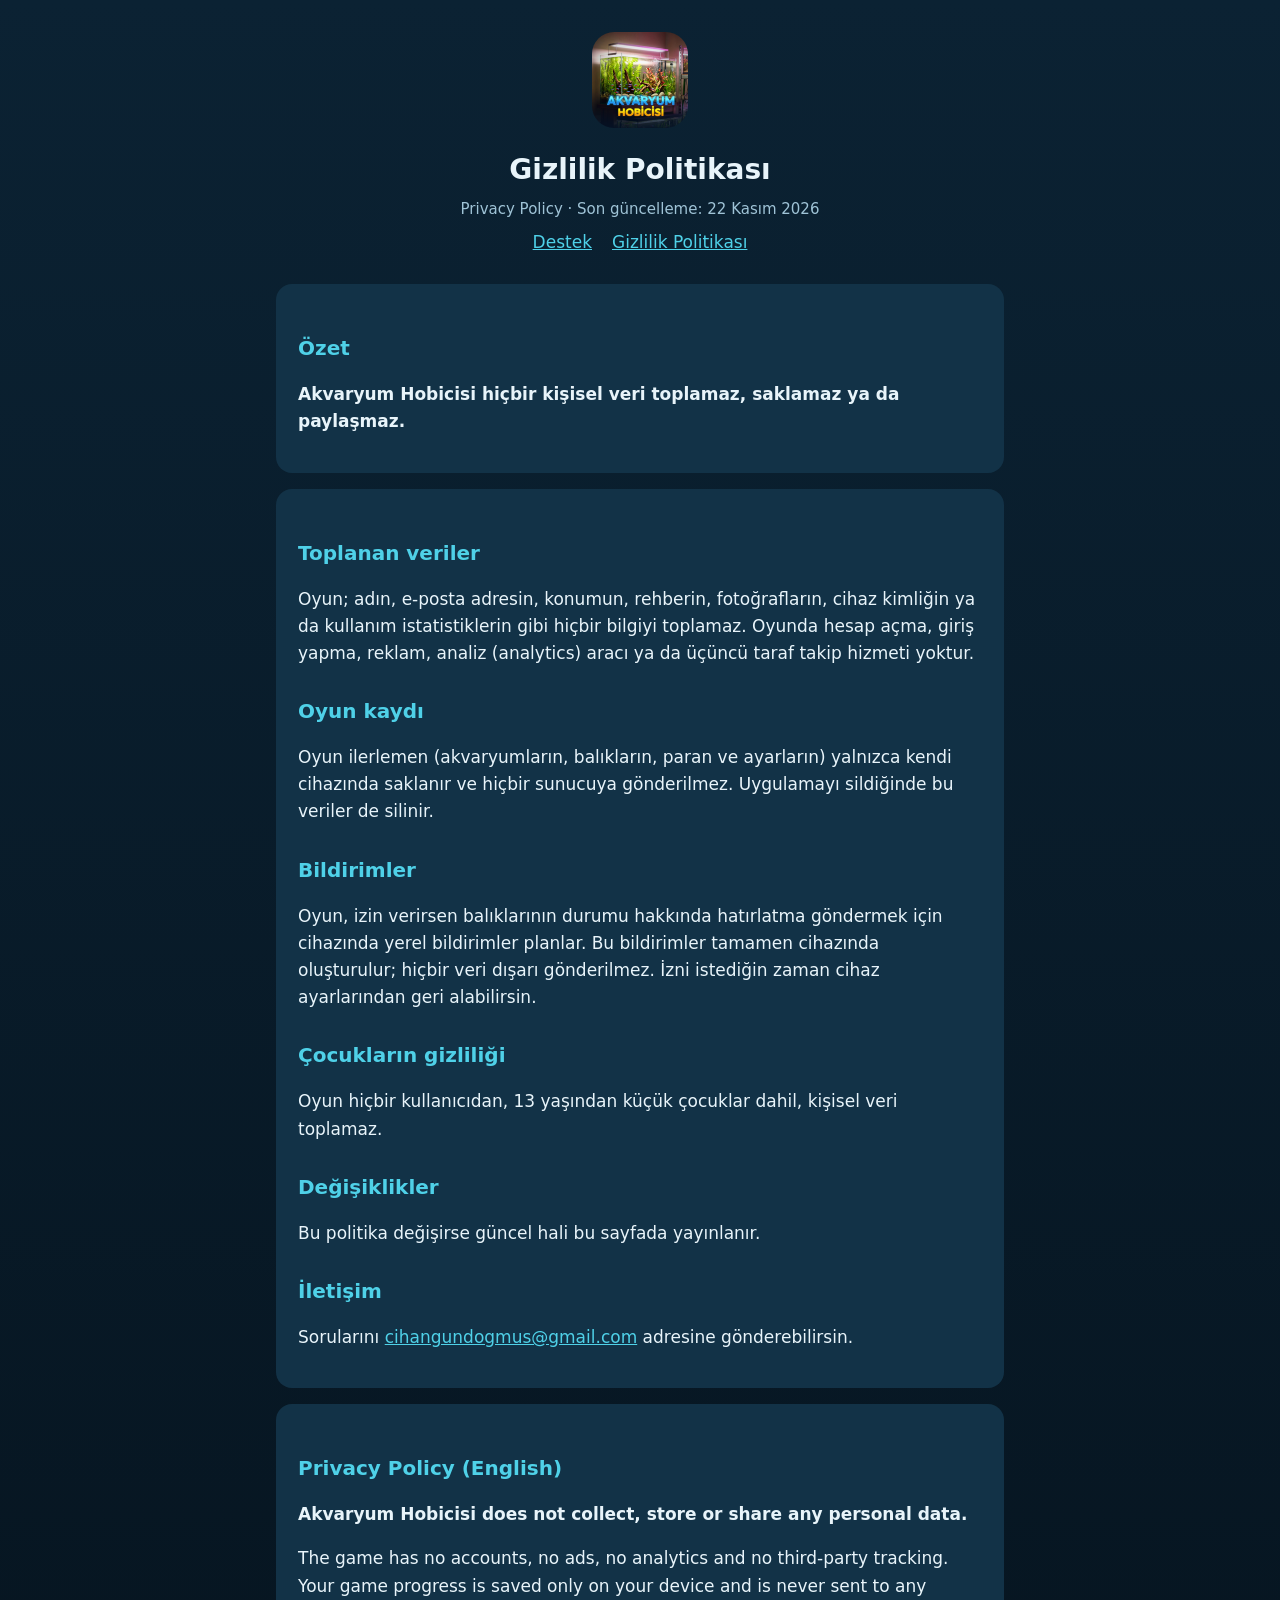
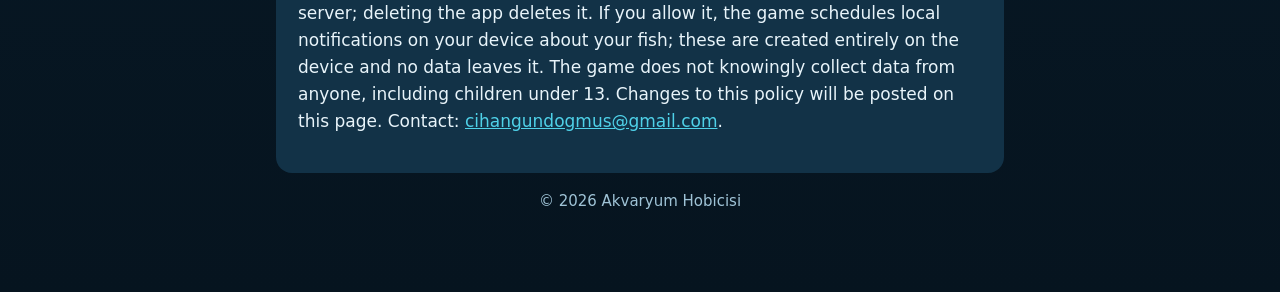
==== gizlilik.html @ 43b0ea5a "Destek ve gizlilik sayfalari Co-Authored-By: Claude Opus 5.5 <noreply@anthropic.com>" ====
<!doctype html>
<html lang="tr"><head><meta charset="utf-8"><meta name="viewport" content="width=device-width,initial-scale=1">
<title>Akvaryum Hobicisi – Gizlilik Politikası</title><link rel="stylesheet" href="style.css"></head>
<body><main>
<header><img src="icon.png" alt="Akvaryum Hobicisi"><h1>Gizlilik Politikası</h1>
<div class="muted">Privacy Policy · Son güncelleme: 22 Kasım 2026</div>
<nav><a href="index.html">Destek</a><a href="gizlilik.html">Gizlilik Politikası</a></nav></header>

<div class="card">
<h2>Özet</h2>
<p><b>Akvaryum Hobicisi hiçbir kişisel veri toplamaz, saklamaz ya da paylaşmaz.</b></p>
</div>

<div class="card">
<h2>Toplanan veriler</h2>
<p>Oyun; adın, e-posta adresin, konumun, rehberin, fotoğrafların, cihaz kimliğin ya da kullanım istatistiklerin gibi hiçbir bilgiyi toplamaz. Oyunda hesap açma, giriş yapma, reklam, analiz (analytics) aracı ya da üçüncü taraf takip hizmeti yoktur.</p>
<h2>Oyun kaydı</h2>
<p>Oyun ilerlemen (akvaryumların, balıkların, paran ve ayarların) yalnızca kendi cihazında saklanır ve hiçbir sunucuya gönderilmez. Uygulamayı sildiğinde bu veriler de silinir.</p>
<h2>Bildirimler</h2>
<p>Oyun, izin verirsen balıklarının durumu hakkında hatırlatma göndermek için cihazında yerel bildirimler planlar. Bu bildirimler tamamen cihazında oluşturulur; hiçbir veri dışarı gönderilmez. İzni istediğin zaman cihaz ayarlarından geri alabilirsin.</p>
<h2>Çocukların gizliliği</h2>
<p>Oyun hiçbir kullanıcıdan, 13 yaşından küçük çocuklar dahil, kişisel veri toplamaz.</p>
<h2>Değişiklikler</h2>
<p>Bu politika değişirse güncel hali bu sayfada yayınlanır.</p>
<h2>İletişim</h2>
<p>Sorularını <a href="mailto:cihangundogmus@gmail.com">cihangundogmus@gmail.com</a> adresine gönderebilirsin.</p>
</div>

<div class="card">
<h2>Privacy Policy (English)</h2>
<p><b>Akvaryum Hobicisi does not collect, store or share any personal data.</b></p>
<p>The game has no accounts, no ads, no analytics and no third-party tracking. Your game progress is saved only on your device and is never sent to any server; deleting the app deletes it. If you allow it, the game schedules local notifications on your device about your fish; these are created entirely on the device and no data leaves it. The game does not knowingly collect data from anyone, including children under 13. Changes to this policy will be posted on this page. Contact: <a href="mailto:cihangundogmus@gmail.com">cihangundogmus@gmail.com</a>.</p>
</div>
<p class="muted" style="text-align:center">© 2026 Akvaryum Hobicisi</p>
</main></body></html>
---- style.css ----
:root{--bg:#0b2233;--card:#123247;--text:#e8f4fa;--muted:#9fc3d6;--accent:#4fd1e8}
*{box-sizing:border-box}
body{margin:0;background:linear-gradient(#0b2233,#06141f);color:var(--text);font:17px/1.6 system-ui,-apple-system,"Segoe UI",Roboto,sans-serif}
main{max-width:760px;margin:0 auto;padding:32px 16px 64px}
header{text-align:center;margin-bottom:28px}
header img{width:96px;height:96px;border-radius:22px}
h1{margin:12px 0 4px;font-size:28px}
h2{color:var(--accent);font-size:20px;margin-top:28px}
.card{background:var(--card);border-radius:16px;padding:20px 22px;margin:16px 0}
a{color:var(--accent)}
.muted{color:var(--muted);font-size:15px}
nav{text-align:center;margin:8px 0 0}
nav a{margin:0 10px}
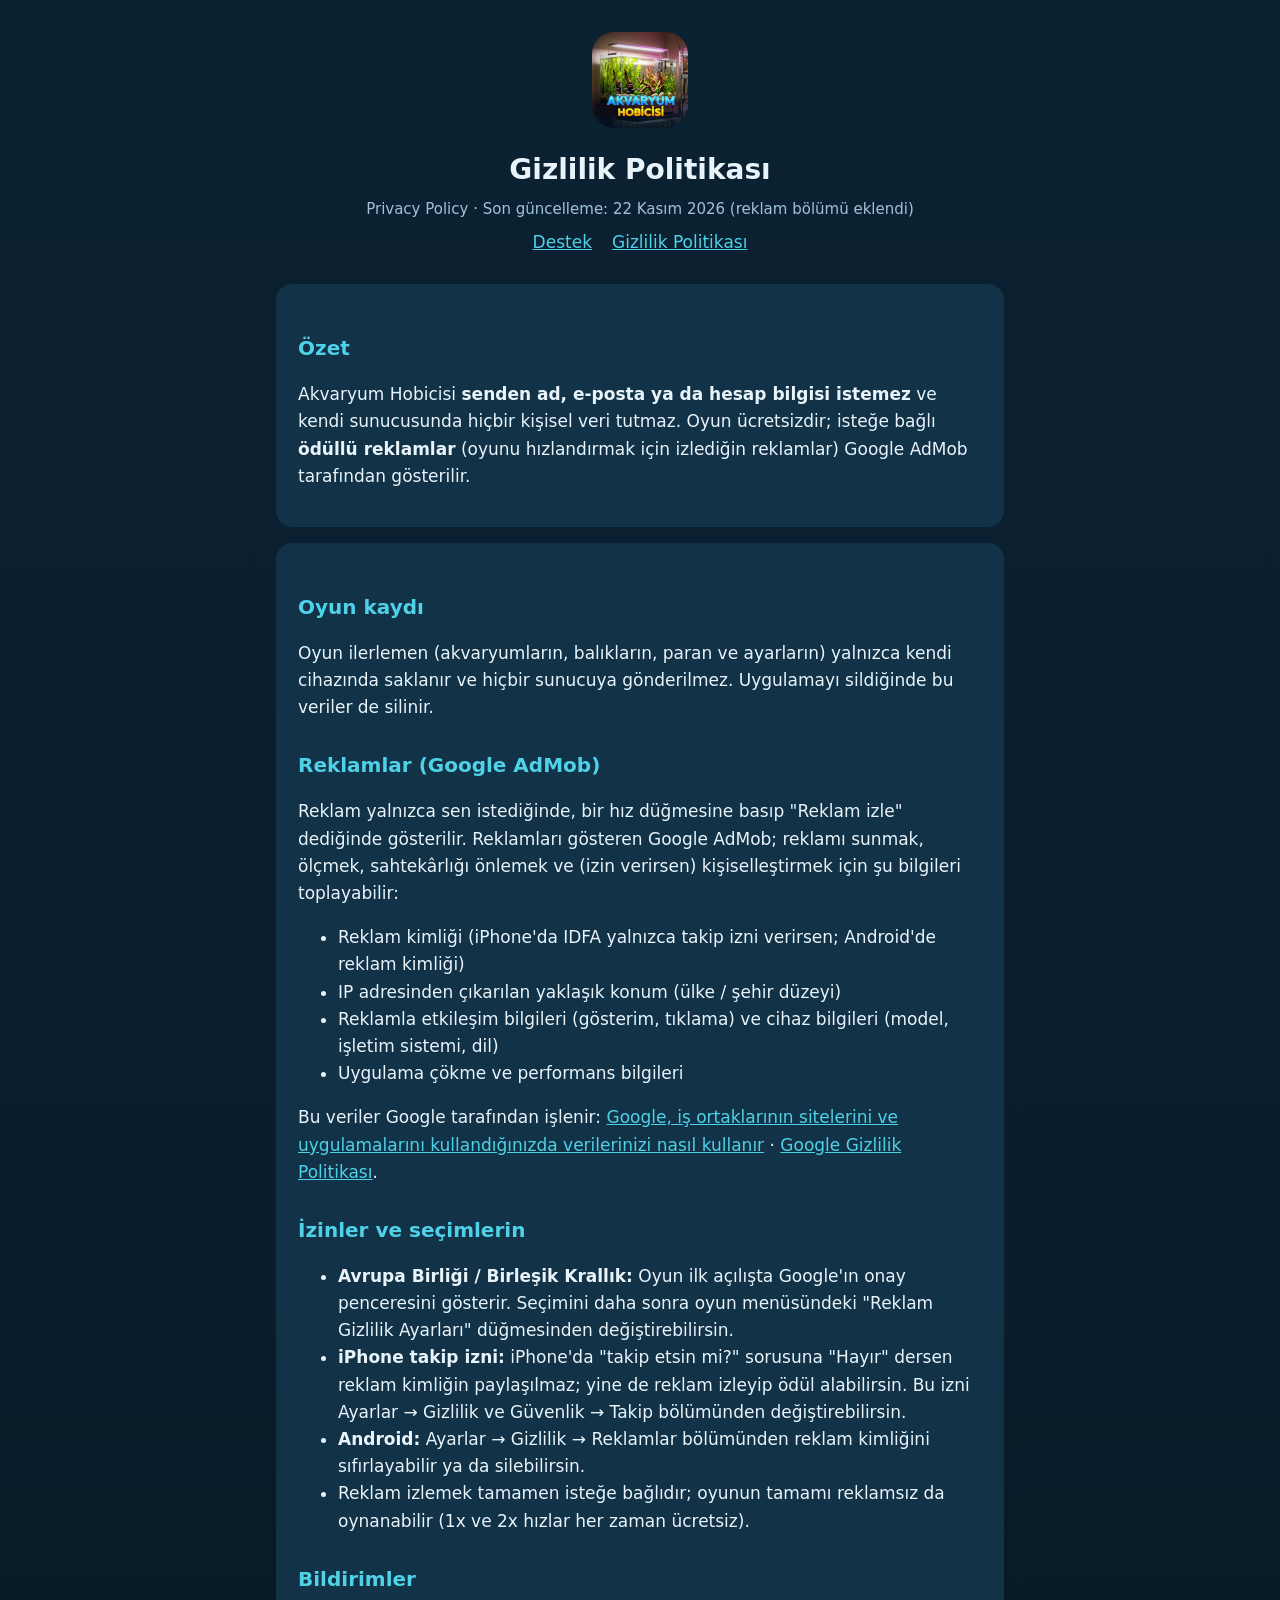
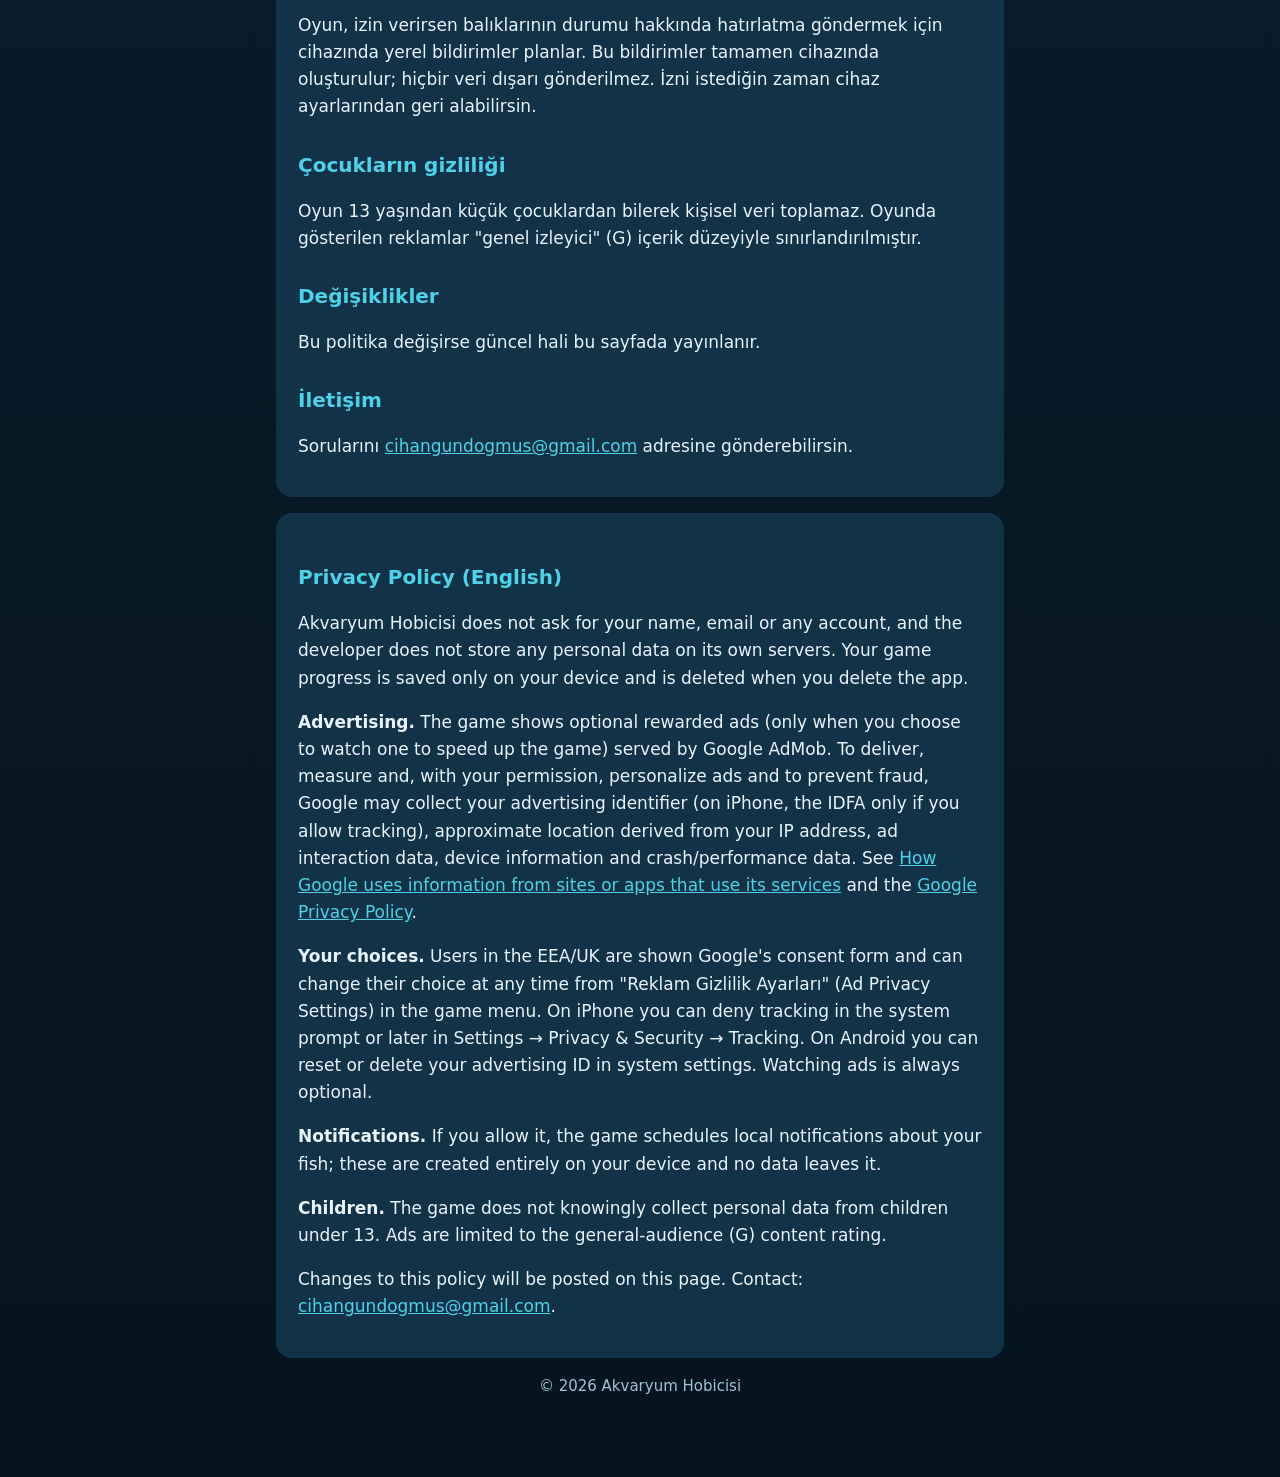
==== commit 1c2e3328: "Gizlilik politikasina AdMob reklam bolumu eklendi Co-Authored-By: Claude Opus 5.5 <noreply@anthropic" ====
--- a/gizlilik.html
+++ b/gizlilik.html
@@ -3,23 +3,37 @@
 <title>Akvaryum Hobicisi – Gizlilik Politikası</title><link rel="stylesheet" href="style.css"></head>
 <body><main>
 <header><img src="icon.png" alt="Akvaryum Hobicisi"><h1>Gizlilik Politikası</h1>
-<div class="muted">Privacy Policy · Son güncelleme: 22 Kasım 2026</div>
+<div class="muted">Privacy Policy · Son güncelleme: 22 Kasım 2026 (reklam bölümü eklendi)</div>
 <nav><a href="index.html">Destek</a><a href="gizlilik.html">Gizlilik Politikası</a></nav></header>
 
 <div class="card">
 <h2>Özet</h2>
-<p><b>Akvaryum Hobicisi hiçbir kişisel veri toplamaz, saklamaz ya da paylaşmaz.</b></p>
+<p>Akvaryum Hobicisi <b>senden ad, e-posta ya da hesap bilgisi istemez</b> ve kendi sunucusunda hiçbir kişisel veri tutmaz. Oyun ücretsizdir; isteğe bağlı <b>ödüllü reklamlar</b> (oyunu hızlandırmak için izlediğin reklamlar) Google AdMob tarafından gösterilir.</p>
 </div>
 
 <div class="card">
-<h2>Toplanan veriler</h2>
-<p>Oyun; adın, e-posta adresin, konumun, rehberin, fotoğrafların, cihaz kimliğin ya da kullanım istatistiklerin gibi hiçbir bilgiyi toplamaz. Oyunda hesap açma, giriş yapma, reklam, analiz (analytics) aracı ya da üçüncü taraf takip hizmeti yoktur.</p>
 <h2>Oyun kaydı</h2>
 <p>Oyun ilerlemen (akvaryumların, balıkların, paran ve ayarların) yalnızca kendi cihazında saklanır ve hiçbir sunucuya gönderilmez. Uygulamayı sildiğinde bu veriler de silinir.</p>
+<h2>Reklamlar (Google AdMob)</h2>
+<p>Reklam yalnızca sen istediğinde, bir hız düğmesine basıp "Reklam izle" dediğinde gösterilir. Reklamları gösteren Google AdMob; reklamı sunmak, ölçmek, sahtekârlığı önlemek ve (izin verirsen) kişiselleştirmek için şu bilgileri toplayabilir:</p>
+<ul>
+<li>Reklam kimliği (iPhone'da IDFA yalnızca takip izni verirsen; Android'de reklam kimliği)</li>
+<li>IP adresinden çıkarılan yaklaşık konum (ülke / şehir düzeyi)</li>
+<li>Reklamla etkileşim bilgileri (gösterim, tıklama) ve cihaz bilgileri (model, işletim sistemi, dil)</li>
+<li>Uygulama çökme ve performans bilgileri</li>
+</ul>
+<p>Bu veriler Google tarafından işlenir: <a href="https://policies.google.com/technologies/partner-sites">Google, iş ortaklarının sitelerini ve uygulamalarını kullandığınızda verilerinizi nasıl kullanır</a> · <a href="https://policies.google.com/privacy">Google Gizlilik Politikası</a>.</p>
+<h2>İzinler ve seçimlerin</h2>
+<ul>
+<li><b>Avrupa Birliği / Birleşik Krallık:</b> Oyun ilk açılışta Google'ın onay penceresini gösterir. Seçimini daha sonra oyun menüsündeki "Reklam Gizlilik Ayarları" düğmesinden değiştirebilirsin.</li>
+<li><b>iPhone takip izni:</b> iPhone'da "takip etsin mi?" sorusuna "Hayır" dersen reklam kimliğin paylaşılmaz; yine de reklam izleyip ödül alabilirsin. Bu izni Ayarlar → Gizlilik ve Güvenlik → Takip bölümünden değiştirebilirsin.</li>
+<li><b>Android:</b> Ayarlar → Gizlilik → Reklamlar bölümünden reklam kimliğini sıfırlayabilir ya da silebilirsin.</li>
+<li>Reklam izlemek tamamen isteğe bağlıdır; oyunun tamamı reklamsız da oynanabilir (1x ve 2x hızlar her zaman ücretsiz).</li>
+</ul>
 <h2>Bildirimler</h2>
 <p>Oyun, izin verirsen balıklarının durumu hakkında hatırlatma göndermek için cihazında yerel bildirimler planlar. Bu bildirimler tamamen cihazında oluşturulur; hiçbir veri dışarı gönderilmez. İzni istediğin zaman cihaz ayarlarından geri alabilirsin.</p>
 <h2>Çocukların gizliliği</h2>
-<p>Oyun hiçbir kullanıcıdan, 13 yaşından küçük çocuklar dahil, kişisel veri toplamaz.</p>
+<p>Oyun 13 yaşından küçük çocuklardan bilerek kişisel veri toplamaz. Oyunda gösterilen reklamlar "genel izleyici" (G) içerik düzeyiyle sınırlandırılmıştır.</p>
 <h2>Değişiklikler</h2>
 <p>Bu politika değişirse güncel hali bu sayfada yayınlanır.</p>
 <h2>İletişim</h2>
@@ -28,8 +42,12 @@
 
 <div class="card">
 <h2>Privacy Policy (English)</h2>
-<p><b>Akvaryum Hobicisi does not collect, store or share any personal data.</b></p>
-<p>The game has no accounts, no ads, no analytics and no third-party tracking. Your game progress is saved only on your device and is never sent to any server; deleting the app deletes it. If you allow it, the game schedules local notifications on your device about your fish; these are created entirely on the device and no data leaves it. The game does not knowingly collect data from anyone, including children under 13. Changes to this policy will be posted on this page. Contact: <a href="mailto:cihangundogmus@gmail.com">cihangundogmus@gmail.com</a>.</p>
+<p>Akvaryum Hobicisi does not ask for your name, email or any account, and the developer does not store any personal data on its own servers. Your game progress is saved only on your device and is deleted when you delete the app.</p>
+<p><b>Advertising.</b> The game shows optional rewarded ads (only when you choose to watch one to speed up the game) served by Google AdMob. To deliver, measure and, with your permission, personalize ads and to prevent fraud, Google may collect your advertising identifier (on iPhone, the IDFA only if you allow tracking), approximate location derived from your IP address, ad interaction data, device information and crash/performance data. See <a href="https://policies.google.com/technologies/partner-sites">How Google uses information from sites or apps that use its services</a> and the <a href="https://policies.google.com/privacy">Google Privacy Policy</a>.</p>
+<p><b>Your choices.</b> Users in the EEA/UK are shown Google's consent form and can change their choice at any time from "Reklam Gizlilik Ayarları" (Ad Privacy Settings) in the game menu. On iPhone you can deny tracking in the system prompt or later in Settings → Privacy &amp; Security → Tracking. On Android you can reset or delete your advertising ID in system settings. Watching ads is always optional.</p>
+<p><b>Notifications.</b> If you allow it, the game schedules local notifications about your fish; these are created entirely on your device and no data leaves it.</p>
+<p><b>Children.</b> The game does not knowingly collect personal data from children under 13. Ads are limited to the general-audience (G) content rating.</p>
+<p>Changes to this policy will be posted on this page. Contact: <a href="mailto:cihangundogmus@gmail.com">cihangundogmus@gmail.com</a>.</p>
 </div>
 <p class="muted" style="text-align:center">© 2026 Akvaryum Hobicisi</p>
 </main></body></html>
